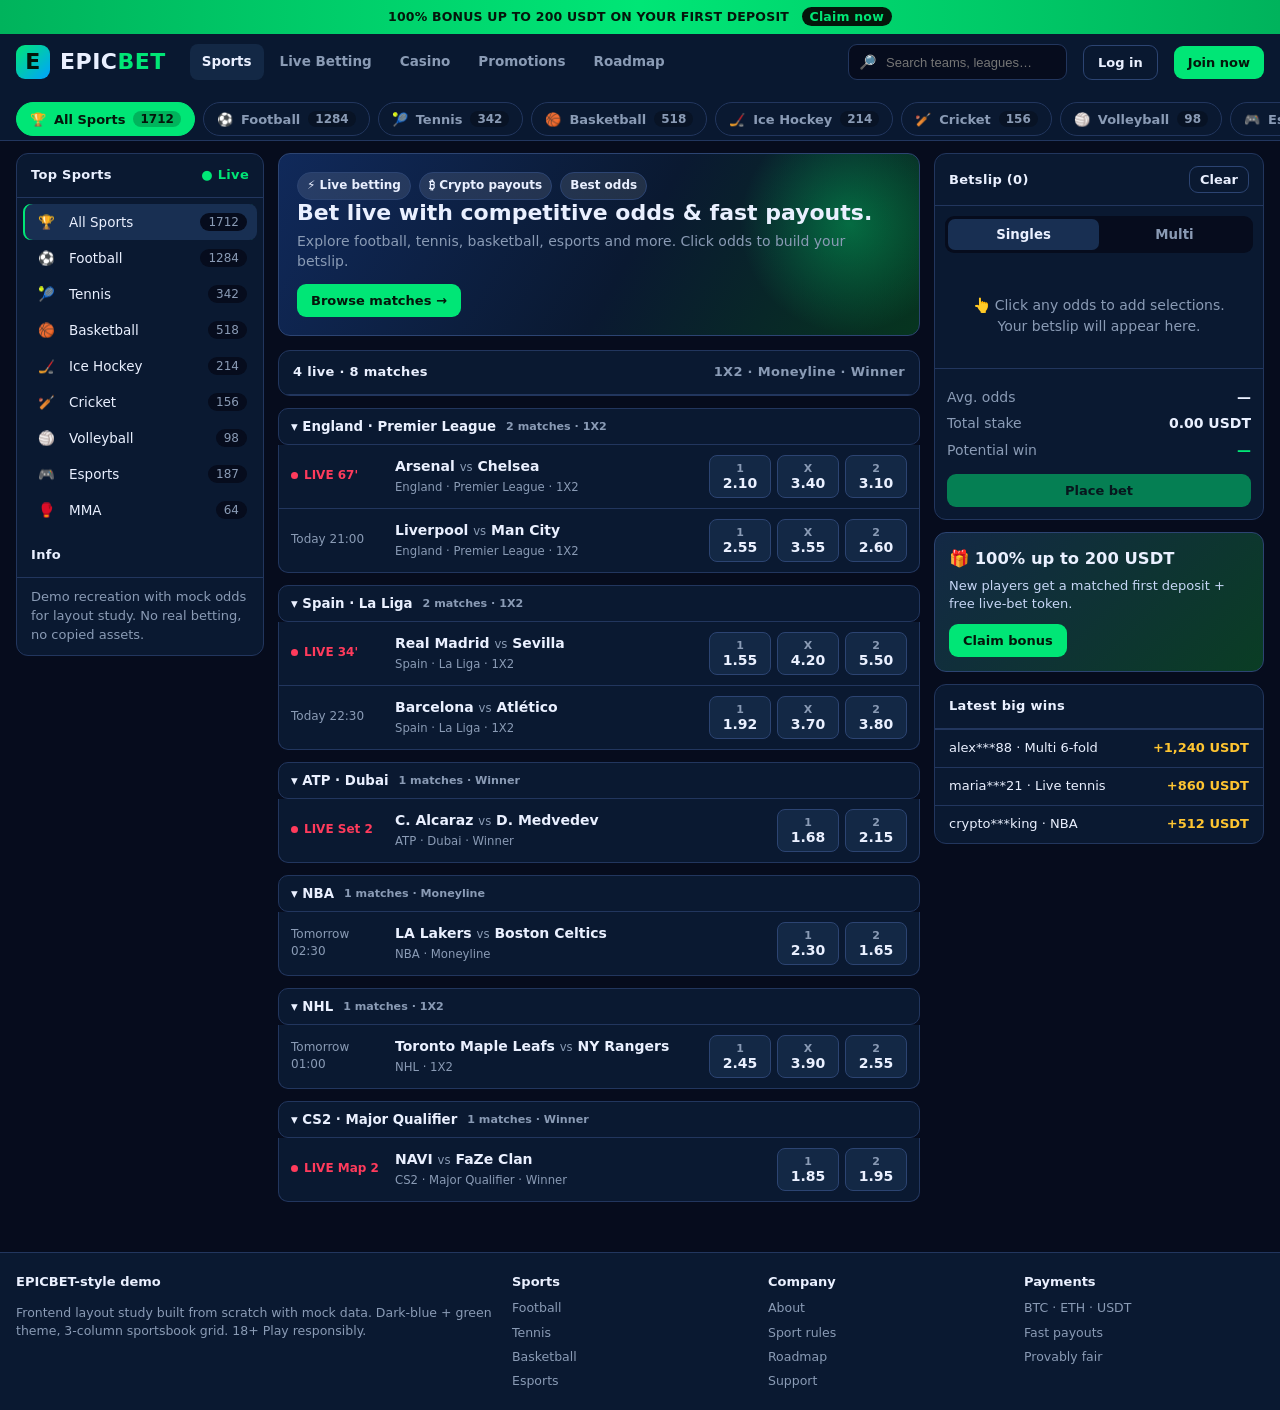
==== index.html @ 4c49d537 "EpicBet-style sportsbook frontend clone (demo with mock data)" ====
<!doctype html>
<html lang="en">
<head>
<meta charset="utf-8"/>
<meta name="viewport" content="width=device-width,initial-scale=1"/>
<title>EpicBet-style Sportsbook — Frontend Clone (Demo)</title>
<link rel="stylesheet" href="./styles.css"/>
</head>
<body>
<div class="promo-bar">100% BONUS UP TO 200 USDT ON YOUR FIRST DEPOSIT <strong>Claim now</strong></div>

<header class="site-header">
  <div class="header-inner">
    <a class="logo" href="#"><span class="logo-mark">E</span><span>EPIC<em>BET</em></span></a>
    <nav class="main-nav" aria-label="primary">
      <a href="#" class="active">Sports</a>
      <a href="#">Live Betting</a>
      <a href="#">Casino</a>
      <a href="#">Promotions</a>
      <a href="#">Roadmap</a>
    </nav>
    <div class="header-spacer"></div>
    <label class="search-box">🔎 <input id="search" placeholder="Search teams, leagues…" aria-label="search matches"/></label>
    <button class="btn btn-ghost">Log in</button>
    <button class="btn btn-primary">Join now</button>
  </div>
  <div class="sports-tabs" id="sportsTabs"></div>
</header>

<main class="page">
  <aside class="panel left-col" aria-label="sports menu">
    <div class="panel-h"><span>Top Sports</span><span style="color:var(--accent)">● Live</span></div>
    <div class="sport-list" id="sportList"></div>
    <div class="panel-h"><span>Info</span></div>
    <div style="padding:10px 14px;color:var(--muted);font-size:13px">
      Demo recreation with mock odds for layout study. No real betting, no copied assets.
    </div>
  </aside>

  <section aria-label="matches">
    <div class="hero">
      <div style="position:relative;z-index:1">
        <div class="hero-badges"><span class="badge">⚡ Live betting</span><span class="badge">₿ Crypto payouts</span><span class="badge">Best odds</span></div>
        <h1>Bet live with competitive odds &amp; fast payouts.</h1>
        <p>Explore football, tennis, basketball, esports and more. Click odds to build your betslip.</p>
        <button class="btn btn-primary" onclick="document.getElementById('matches').scrollIntoView({behavior:'smooth'})">Browse matches →</button>
      </div>
    </div>
    <div class="panel" style="margin-bottom:12px"><div class="panel-h"><span id="liveCount">—</span><span style="color:var(--muted);font-weight:600">1X2 · Moneyline · Winner</span></div></div>
    <div id="matches"></div>
  </section>

  <aside class="betslip-col">
    <div class="panel betslip" aria-label="betslip">
      <div class="panel-h"><span id="slipTitle">Betslip (0)</span><button id="clearBtn" class="btn btn-ghost" style="padding:5px 10px">Clear</button></div>
      <div class="tabs"><button data-mode="single" class="active">Singles</button><button data-mode="multi">Multi</button></div>
      <div class="slip-items" id="slipItems"></div>
      <div class="slip-footer">
        <div class="total-row"><span id="rowOddsLabel">Avg. odds</span><strong id="totalOdds">—</strong></div>
        <div class="total-row"><span>Total stake</span><strong id="totalStake">0.00 USDT</strong></div>
        <div class="total-row"><span>Potential win</span><strong id="potential" style="color:var(--accent)">—</strong></div>
        <button id="placeBtn" class="btn btn-primary" style="width:100%;margin-top:8px" disabled>Place bet</button>
      </div>
    </div>
    <div class="promo-card"><h3>🎁 100% up to 200 USDT</h3><p>New players get a matched first deposit + free live-bet token.</p><button class="btn btn-primary">Claim bonus</button></div>
    <div class="panel winners"><div class="panel-h"><span>Latest big wins</span></div>
      <div class="winner-row"><span>alex***88 · Multi 6-fold</span><b>+1,240 USDT</b></div>
      <div class="winner-row"><span>maria***21 · Live tennis</span><b>+860 USDT</b></div>
      <div class="winner-row"><span>crypto***king · NBA</span><b>+512 USDT</b></div>
    </div>
  </aside>
</main>

<button class="betslip-fab" id="fabCount" onclick="document.querySelector('.betslip-col').style.display='block';document.querySelector('.betslip-col').scrollIntoView()">Betslip</button>

<footer>
  <div class="footer-inner">
    <div><h4>EPICBET-style demo</h4><p>Frontend layout study built from scratch with mock data. Dark-blue + green theme, 3-column sportsbook grid. 18+ Play responsibly.</p></div>
    <div><h4>Sports</h4><ul><li>Football</li><li>Tennis</li><li>Basketball</li><li>Esports</li></ul></div>
    <div><h4>Company</h4><ul><li>About</li><li>Sport rules</li><li>Roadmap</li><li>Support</li></ul></div>
    <div><h4>Payments</h4><ul><li>BTC · ETH · USDT</li><li>Fast payouts</li><li>Provably fair</li></ul></div>
  </div>
</footer>

<script src="./app.js"></script>
</body>
</html>
---- styles.css ----
:root{
  --bg0:#060c1d;
  --bg1:#0a1931;
  --bg2:#0f2242;
  --card:#132845;
  --card2:#182f52;
  --line:#22365e;
  --line2:#2c4472;
  --text:#eaf0ff;
  --muted:#8a9bb5;
  --muted2:#647693;
  --accent:#00e676;
  --accent-d:#00b35c;
  --live:#ff3b5c;
  --gold:#ffc531;
  --radius:12px;
  --font:"Inter",system-ui,-apple-system,"Segoe UI",Roboto,Arial,sans-serif;
}
*{box-sizing:border-box}
html,body{margin:0;padding:0}
body{
  background:var(--bg0);
  color:var(--text);
  font-family:var(--font);
  font-size:14px;
  line-height:1.45;
}
a{color:inherit;text-decoration:none}
button{font-family:inherit;cursor:pointer}
:focus-visible{outline:2px solid var(--accent);outline-offset:2px}

/* promo bar */
.promo-bar{
  background:linear-gradient(90deg,#00b35c,#00e676 50%,#00b35c);
  color:#04160b;
  font-weight:800;
  font-size:12.5px;
  letter-spacing:.2px;
  text-align:center;
  padding:8px 12px;
}
.promo-bar strong{background:#04160b;color:#00e676;padding:2px 8px;border-radius:999px;margin-left:8px}

/* header */
.site-header{
  position:sticky;top:0;z-index:50;
  background:rgba(10,25,49,.96);
  backdrop-filter:blur(10px);
  border-bottom:1px solid var(--line);
}
.header-inner{
  max-width:1440px;margin:0 auto;
  display:flex;align-items:center;gap:16px;
  padding:10px 16px;
}
.logo{display:flex;align-items:center;gap:10px;font-weight:900;font-size:22px;letter-spacing:.5px}
.logo-mark{
  width:34px;height:34px;border-radius:9px;
  background:linear-gradient(135deg,#00e676,#00a2ff);
  display:grid;place-items:center;color:#04160b;font-weight:900;
}
.logo span em{font-style:normal;color:var(--accent)}
.main-nav{display:flex;gap:4px;margin-left:8px}
.main-nav a{
  padding:8px 12px;border-radius:8px;color:var(--muted);
  font-weight:700;font-size:13.5px;white-space:nowrap;
}
.main-nav a.active,.main-nav a:hover{background:var(--card);color:var(--text)}
.header-spacer{flex:1}
.search-box{
  display:flex;align-items:center;gap:8px;
  background:var(--bg0);border:1px solid var(--line);
  border-radius:9px;padding:7px 10px;min-width:200px;
}
.search-box input{background:transparent;border:0;outline:0;color:var(--text);width:100%;font-size:13px}
.btn{border:0;border-radius:9px;padding:9px 14px;font-weight:800;font-size:13px}
.btn-ghost{background:transparent;border:1px solid var(--line2);color:var(--text)}
.btn-primary{background:var(--accent);color:#04160b}
.btn-primary:hover{background:#2bff8f}
.btn:disabled{opacity:.5;cursor:not-allowed}

/* sports tabs */
.sports-tabs{
  max-width:1440px;margin:0 auto;
  display:flex;gap:8px;overflow-x:auto;
  padding:12px 16px 4px;
  scrollbar-width:thin;
}
.sport-tab{
  flex:0 0 auto;display:flex;align-items:center;gap:8px;
  background:var(--bg1);border:1px solid var(--line);
  border-radius:999px;padding:8px 13px;color:var(--muted);
  font-weight:700;font-size:13px;
}
.sport-tab.active{background:var(--accent);border-color:var(--accent);color:#04160b}
.sport-tab .count{background:rgba(0,0,0,.25);border-radius:999px;padding:1px 7px;font-size:12px}
.sport-tab.active .count{background:rgba(0,0,0,.22)}

/* layout */
.page{
  max-width:1440px;margin:0 auto;
  display:grid;grid-template-columns:248px minmax(0,1fr) 330px;
  gap:14px;padding:12px 16px 28px;
  align-items:start;
}
.panel{
  background:var(--bg1);
  border:1px solid var(--line);
  border-radius:var(--radius);
  overflow:hidden;
}
.panel-h{
  padding:12px 14px;border-bottom:1px solid var(--line);
  font-weight:800;font-size:13px;letter-spacing:.3px;
  display:flex;align-items:center;justify-content:space-between;
}
.sport-list{display:flex;flex-direction:column;padding:6px}
.sport-row{
  display:flex;align-items:center;gap:10px;width:100%;
  background:transparent;border:0;color:var(--text);
  padding:9px 10px;border-radius:8px;font-size:13.5px;
  text-align:left;
}
.sport-row:hover{background:var(--card)}
.sport-row.active{background:var(--card2);box-shadow:inset 2px 0 0 var(--accent)}
.sport-row .ico{width:26px;text-align:center}
.sport-row .n{margin-left:auto;color:var(--muted);font-size:12px;background:var(--bg0);padding:2px 8px;border-radius:999px}

/* center */
.hero{
  background:linear-gradient(120deg,#10295a 0%,#0a1931 55%,#06351f 100%);
  border:1px solid var(--line2);
  border-radius:var(--radius);
  padding:18px;display:flex;gap:16px;align-items:center;
  margin-bottom:14px;position:relative;overflow:hidden;
}
.hero::after{
  content:"";position:absolute;right:-40px;top:-40px;width:220px;height:220px;
  background:radial-gradient(circle,rgba(0,230,118,.35),transparent 70%);
}
.hero h1{margin:0 0 6px;font-size:22px;line-height:1.15}
.hero p{margin:0 0 12px;color:var(--muted)}
.hero-badges{display:flex;gap:8px;flex-wrap:wrap}
.badge{font-size:12px;font-weight:700;background:rgba(255,255,255,.1);border:1px solid var(--line2);padding:4px 9px;border-radius:999px}

.league{margin-bottom:12px}
.league-head{
  display:flex;align-items:center;gap:10px;width:100%;
  background:var(--bg1);border:1px solid var(--line);border-radius:10px;
  color:var(--text);padding:10px 12px;font-weight:800;
}
.league-head small{color:var(--muted);font-weight:600}
.match{
  display:grid;grid-template-columns:92px 1fr auto;
  gap:12px;align-items:center;
  background:var(--bg1);border:1px solid var(--line);
  border-top:0;padding:10px 12px;
}
.league .match:last-child{border-radius:0 0 10px 10px}
.match-time{color:var(--muted);font-size:12px}
.match-time.live{color:var(--live);font-weight:800}
.live-dot{display:inline-block;width:7px;height:7px;border-radius:50%;background:var(--live);margin-right:6px}
@media (prefers-reduced-motion:no-preference){
  .live-dot{animation:pulse 1.4s infinite}
  @keyframes pulse{0%,100%{opacity:1}50%{opacity:.35}}
}
.match-teams{font-weight:600}
.match-teams div{white-space:nowrap;overflow:hidden;text-overflow:ellipsis}
.match-teams small{color:var(--muted);font-weight:500}
.odds{display:flex;gap:6px}
.odd{
  min-width:62px;background:var(--card);border:1px solid var(--line2);
  border-radius:8px;color:var(--text);padding:6px 8px;text-align:center;
}
.odd small{display:block;color:var(--muted);font-size:11px;font-weight:700}
.odd strong{font-variant-numeric:tabular-nums;font-size:14px}
.odd:hover{border-color:var(--accent)}
.odd.selected{background:var(--accent);border-color:var(--accent);color:#04160b}
.odd.selected small{color:#06351f}

/* betslip */
.betslip{position:sticky;top:78px}
.tabs{display:flex;background:var(--bg0);margin:10px;border-radius:9px;padding:3px}
.tabs button{flex:1;border:0;background:transparent;color:var(--muted);font-weight:800;padding:8px;border-radius:7px}
.tabs button.active{background:var(--card2);color:var(--text)}
.slip-empty{padding:22px;text-align:center;color:var(--muted)}
.slip-items{display:flex;flex-direction:column;gap:8px;padding:10px 12px;max-height:380px;overflow:auto}
.slip-item{background:var(--card);border:1px solid var(--line2);border-radius:10px;padding:9px 10px}
.slip-item .top{display:flex;justify-content:space-between;gap:8px;font-size:12.5px}
.slip-item .pick{color:var(--accent);font-weight:800}
.slip-item button.rm{background:transparent;border:0;color:var(--muted);font-size:15px}
.stake-row{display:flex;gap:8px;align-items:center;margin-top:8px}
.stake-row input{
  width:100%;background:var(--bg0);border:1px solid var(--line2);
  border-radius:8px;color:var(--text);padding:7px 9px;
}
.slip-footer{padding:12px;border-top:1px solid var(--line)}
.total-row{display:flex;justify-content:space-between;margin:6px 0;color:var(--muted)}
.total-row strong{color:var(--text);font-variant-numeric:tabular-nums}
.promo-card{
  margin-top:12px;background:linear-gradient(135deg,#132845,#0a3d24);
  border:1px solid var(--line2);border-radius:var(--radius);padding:14px;
}
.promo-card h3{margin:0 0 6px}
.promo-card p{margin:0 0 10px;color:#c6d6f5;font-size:13px}
.winners{margin-top:12px}
.winner-row{display:flex;justify-content:space-between;padding:9px 14px;border-top:1px solid var(--line);font-size:13px}
.winner-row b{color:var(--gold)}

/* footer */
footer{border-top:1px solid var(--line);background:var(--bg1);margin-top:10px}
.footer-inner{max-width:1440px;margin:0 auto;padding:20px 16px;color:var(--muted);font-size:12.5px;
  display:grid;grid-template-columns:2fr 1fr 1fr 1fr;gap:16px}
footer h4{color:var(--text);margin:0 0 8px;font-size:13px}
footer ul{list-style:none;margin:0;padding:0;display:grid;gap:6px}

@media (max-width:1100px){
  .page{grid-template-columns:220px minmax(0,1fr)}
  .betslip-col{display:none}
  .betslip-fab{
    position:fixed;right:14px;bottom:14px;z-index:60;
    background:var(--accent);color:#04160b;border:0;border-radius:999px;
    padding:13px 18px;font-weight:900;box-shadow:0 8px 28px rgba(0,0,0,.4);
  }
}
@media (min-width:1101px){.betslip-fab{display:none}}
@media (max-width:760px){
  .page{grid-template-columns:1fr}
  .left-col{display:none}
  .main-nav{display:none}
  .search-box{min-width:0;flex:1}
  .match{grid-template-columns:1fr;gap:8px}
  .odds{width:100%}
  .odd{flex:1}
  .footer-inner{grid-template-columns:1fr 1fr}
}
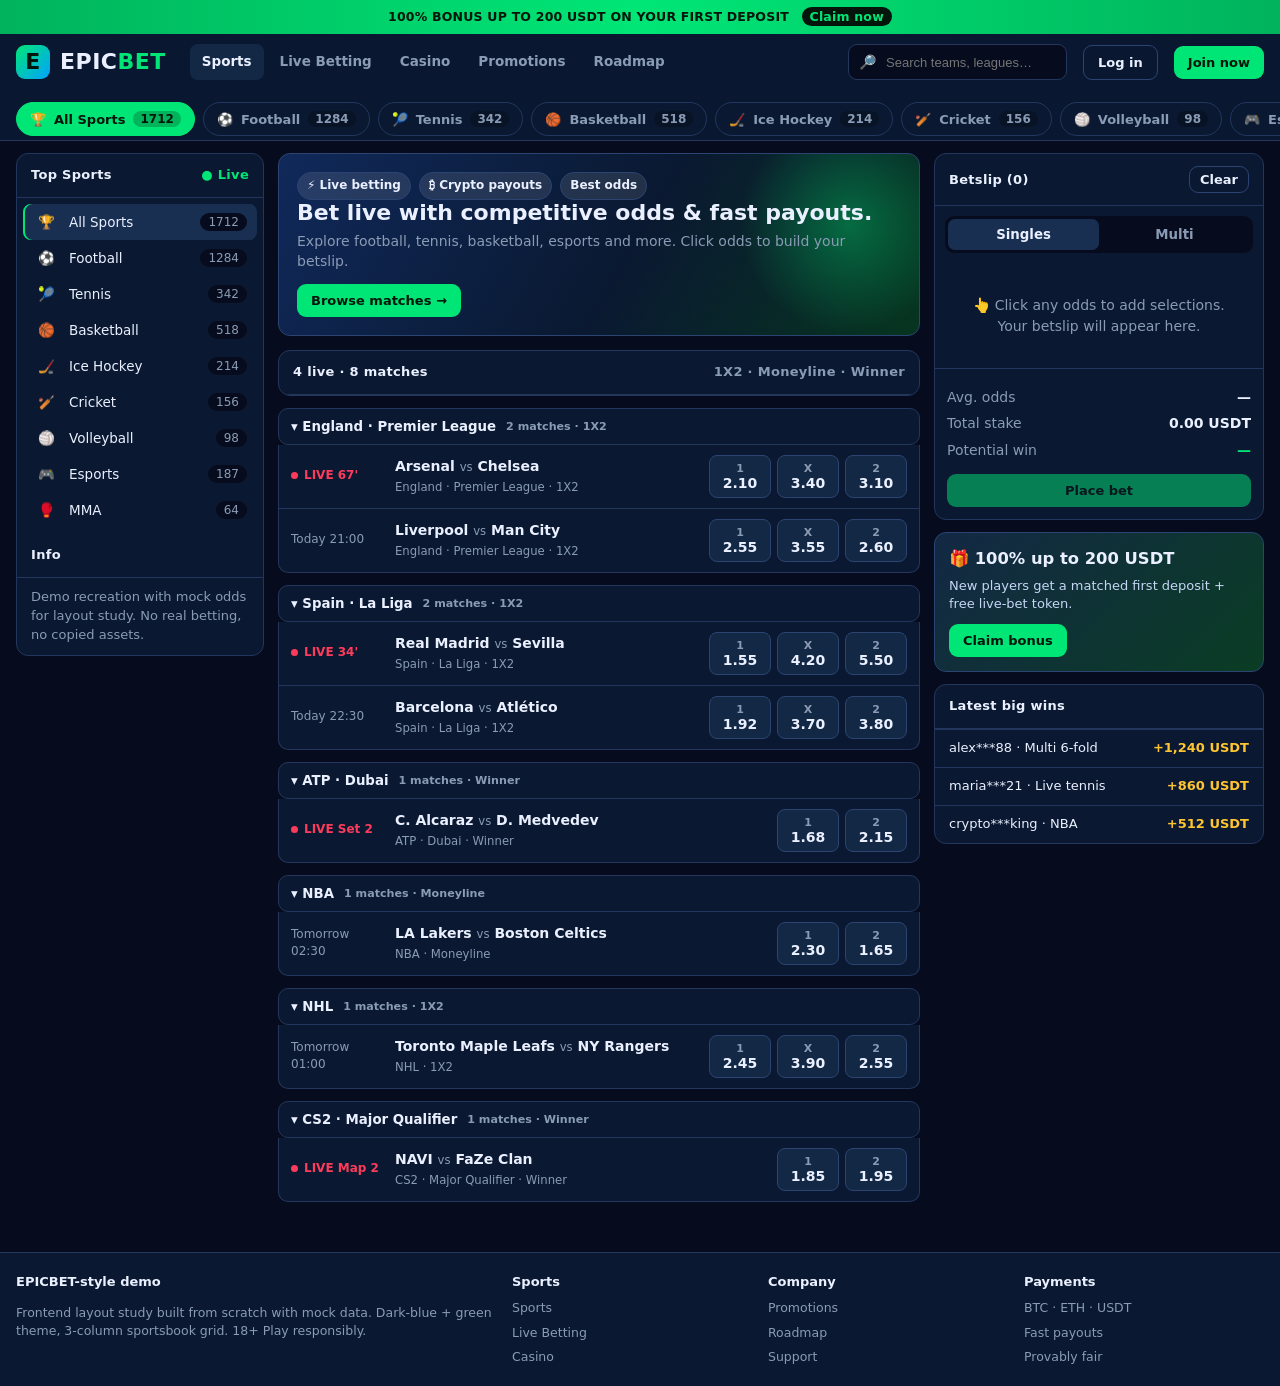
==== commit aa34ca14: "Add live, casino, promotions, roadmap pages; wire nav" ====
--- a/index.html
+++ b/index.html
@@ -13,11 +13,11 @@
   <div class="header-inner">
     <a class="logo" href="#"><span class="logo-mark">E</span><span>EPIC<em>BET</em></span></a>
     <nav class="main-nav" aria-label="primary">
-      <a href="#" class="active">Sports</a>
-      <a href="#">Live Betting</a>
-      <a href="#">Casino</a>
-      <a href="#">Promotions</a>
-      <a href="#">Roadmap</a>
+      <a href="./index.html" class="active">Sports</a>
+      <a href="./live.html">Live Betting</a>
+      <a href="./casino.html">Casino</a>
+      <a href="./promotions.html">Promotions</a>
+      <a href="./roadmap.html">Roadmap</a>
     </nav>
     <div class="header-spacer"></div>
     <label class="search-box">🔎 <input id="search" placeholder="Search teams, leagues…" aria-label="search matches"/></label>
@@ -76,8 +76,8 @@
 <footer>
   <div class="footer-inner">
     <div><h4>EPICBET-style demo</h4><p>Frontend layout study built from scratch with mock data. Dark-blue + green theme, 3-column sportsbook grid. 18+ Play responsibly.</p></div>
-    <div><h4>Sports</h4><ul><li>Football</li><li>Tennis</li><li>Basketball</li><li>Esports</li></ul></div>
-    <div><h4>Company</h4><ul><li>About</li><li>Sport rules</li><li>Roadmap</li><li>Support</li></ul></div>
+    <div><h4>Sports</h4><ul><li><a href="./index.html">Sports</a></li><li><a href="./live.html">Live Betting</a></li><li><a href="./casino.html">Casino</a></li></ul></div>
+    <div><h4>Company</h4><ul><li><a href="./promotions.html">Promotions</a></li><li><a href="./roadmap.html">Roadmap</a></li><li>Support</li></ul></div>
     <div><h4>Payments</h4><ul><li>BTC · ETH · USDT</li><li>Fast payouts</li><li>Provably fair</li></ul></div>
   </div>
 </footer>
--- a/styles.css
+++ b/styles.css
@@ -234,3 +234,59 @@
   .odd{flex:1}
   .footer-inner{grid-template-columns:1fr 1fr}
 }
+
+/* ---- sub pages ---- */
+.page-single{grid-template-columns:minmax(0,1fr);max-width:1100px}
+.sub-hero{
+  background:linear-gradient(120deg,#10295a,#0a1931 60%,#3d0a1e);
+  border:1px solid var(--line2);border-radius:var(--radius);
+  padding:20px;margin-bottom:14px;
+}
+.sub-hero h1{margin:0 0 6px;font-size:24px}
+.sub-hero p{margin:0;color:var(--muted);max-width:70ch}
+.chips{display:flex;gap:8px;flex-wrap:wrap;margin:0 0 12px}
+.chip{
+  background:var(--bg1);border:1px solid var(--line2);color:var(--muted);
+  border-radius:999px;padding:7px 13px;font-weight:700;font-size:13px;
+}
+.chip.active{background:var(--accent);border-color:var(--accent);color:#04160b}
+.live-card{
+  background:var(--bg1);border:1px solid var(--line);border-radius:10px;
+  padding:12px;margin-bottom:10px;
+}
+.live-card .lc-top{display:flex;justify-content:space-between;align-items:center;color:var(--muted);font-size:12px;margin-bottom:8px}
+.live-score{font-size:26px;font-weight:900;font-variant-numeric:tabular-nums;letter-spacing:1px}
+.live-score .sep{color:var(--muted);margin:0 6px;font-weight:400}
+.live-teams{display:flex;justify-content:space-between;align-items:center;gap:12px;flex-wrap:wrap}
+.live-teams .t{font-weight:700}
+.live-bar{
+  position:sticky;bottom:12px;margin-top:12px;
+  background:var(--card2);border:1px solid var(--accent);border-radius:12px;
+  padding:12px 14px;display:flex;align-items:center;gap:12px;flex-wrap:wrap;
+}
+.game-grid{display:grid;grid-template-columns:repeat(auto-fill,minmax(168px,1fr));gap:12px}
+.game-card{background:var(--bg1);border:1px solid var(--line);border-radius:12px;overflow:hidden;transition:transform .15s}
+.game-card:hover{transform:translateY(-3px);border-color:var(--line2)}
+.game-thumb{height:108px;display:grid;place-items:center;font-size:46px}
+.game-body{padding:10px 12px}
+.game-body h3{margin:0 0 2px;font-size:14px}
+.game-body small{color:var(--muted)}
+.game-meta{display:flex;justify-content:space-between;align-items:center;margin-top:8px}
+.rtp{font-size:11px;font-weight:800;background:var(--bg0);border:1px solid var(--line2);border-radius:6px;padding:2px 7px;color:var(--accent)}
+.promo-grid{display:grid;grid-template-columns:repeat(auto-fill,minmax(300px,1fr));gap:14px}
+.promo-lg{background:var(--bg1);border:1px solid var(--line);border-radius:var(--radius);padding:18px;position:relative;overflow:hidden}
+.promo-lg.featured{border-color:var(--accent);background:linear-gradient(135deg,#132845,#06351f)}
+.promo-lg h2{margin:0 0 6px;font-size:19px}
+.promo-lg p{color:var(--muted);margin:0 0 12px}
+.promo-lg .terms{font-size:11.5px;color:var(--muted2);margin-top:10px}
+.timeline{display:flex;flex-direction:column;gap:12px}
+.tl-group{background:var(--bg1);border:1px solid var(--line);border-radius:var(--radius);padding:16px}
+.tl-group h2{margin:0 0 10px;font-size:16px;display:flex;align-items:center;gap:8px}
+.tl-item{display:flex;gap:10px;align-items:flex-start;padding:9px 0;border-top:1px solid var(--line)}
+.tl-item:first-of-type{border-top:0}
+.status{flex:0 0 auto;font-size:11px;font-weight:800;border-radius:999px;padding:3px 10px;margin-top:2px}
+.status.done{background:rgba(0,230,118,.15);color:var(--accent);border:1px solid var(--accent)}
+.status.work{background:rgba(255,197,49,.12);color:var(--gold);border:1px solid var(--gold)}
+.status.next{background:rgba(138,155,181,.12);color:var(--muted);border:1px solid var(--line2)}
+.progress{height:6px;background:var(--bg0);border-radius:999px;margin-top:6px;overflow:hidden}
+.progress i{display:block;height:100%;background:var(--accent);border-radius:999px}
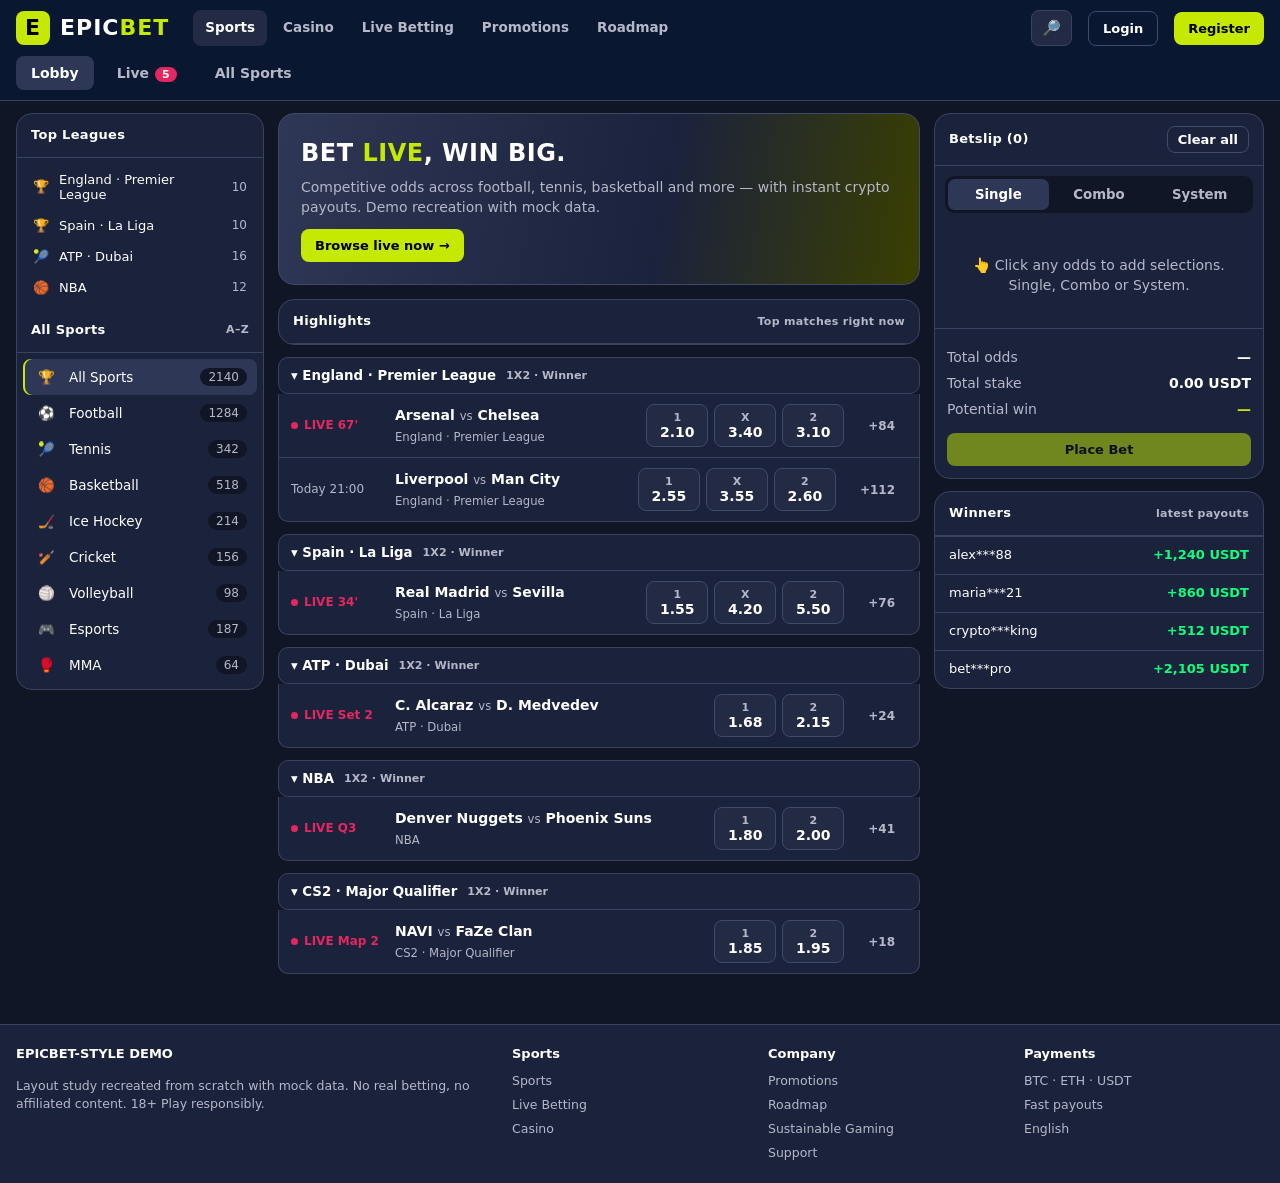
==== commit 06fa60a2: "Match exact Epicbet theme: lime tokens, Poppins, Lobby/Live/All Sports, Single/Combo/System, winners" ====
--- a/index.html
+++ b/index.html
@@ -3,82 +3,105 @@
 <head>
 <meta charset="utf-8"/>
 <meta name="viewport" content="width=device-width,initial-scale=1"/>
-<title>EpicBet-style Sportsbook — Frontend Clone (Demo)</title>
+<title>Epicbet-style Sportsbook — Sports (Demo Recreation)</title>
+<meta name="description" content="Demo recreation of a sportsbook sports page layout for study purposes. Mock data, no real betting."/>
+<meta name="theme-color" content="#111627"/>
 <link rel="stylesheet" href="./styles.css"/>
 </head>
 <body>
-<div class="promo-bar">100% BONUS UP TO 200 USDT ON YOUR FIRST DEPOSIT <strong>Claim now</strong></div>
 
 <header class="site-header">
   <div class="header-inner">
-    <a class="logo" href="#"><span class="logo-mark">E</span><span>EPIC<em>BET</em></span></a>
-    <nav class="main-nav" aria-label="primary">
+    <a class="logo" href="./index.html" aria-label="home"><span class="logo-mark">E</span><span>EPIC<em>BET</em></span></a>
+    <nav class="main-nav" aria-label="products">
       <a href="./index.html" class="active">Sports</a>
+      <a href="./casino.html">Casino</a>
       <a href="./live.html">Live Betting</a>
-      <a href="./casino.html">Casino</a>
       <a href="./promotions.html">Promotions</a>
       <a href="./roadmap.html">Roadmap</a>
     </nav>
     <div class="header-spacer"></div>
-    <label class="search-box">🔎 <input id="search" placeholder="Search teams, leagues…" aria-label="search matches"/></label>
-    <button class="btn btn-ghost">Log in</button>
-    <button class="btn btn-primary">Join now</button>
+    <button class="icon-btn" id="searchBtn" aria-label="search">🔎</button>
+    <button class="btn btn-ghost" data-auth="login">Login</button>
+    <button class="btn btn-primary" data-auth="register">Register</button>
   </div>
-  <div class="sports-tabs" id="sportsTabs"></div>
+  <div class="catbar" role="tablist" aria-label="sports categories">
+    <button class="cat-tab active" data-view="lobby" role="tab">Lobby</button>
+    <button class="cat-tab" data-view="live" role="tab">Live<span class="pill" id="livePill">0</span></button>
+    <button class="cat-tab" data-view="all" role="tab">All Sports</button>
+    <div class="cat-spacer"></div>
+    <label class="search-inline" id="searchWrap" hidden>🔎 <input id="search" placeholder="Search matches…" aria-label="search matches"/></label>
+  </div>
 </header>
 
 <main class="page">
-  <aside class="panel left-col" aria-label="sports menu">
-    <div class="panel-h"><span>Top Sports</span><span style="color:var(--accent)">● Live</span></div>
+  <aside class="panel left-col" aria-label="sports sidebar">
+    <div class="panel-h"><span>Top Leagues</span></div>
+    <div style="padding:6px" id="topLeagues"></div>
+    <div class="panel-h"><span>All Sports</span><span class="winners-sub">A–Z</span></div>
     <div class="sport-list" id="sportList"></div>
-    <div class="panel-h"><span>Info</span></div>
-    <div style="padding:10px 14px;color:var(--muted);font-size:13px">
-      Demo recreation with mock odds for layout study. No real betting, no copied assets.
-    </div>
   </aside>
 
   <section aria-label="matches">
-    <div class="hero">
-      <div style="position:relative;z-index:1">
-        <div class="hero-badges"><span class="badge">⚡ Live betting</span><span class="badge">₿ Crypto payouts</span><span class="badge">Best odds</span></div>
-        <h1>Bet live with competitive odds &amp; fast payouts.</h1>
-        <p>Explore football, tennis, basketball, esports and more. Click odds to build your betslip.</p>
-        <button class="btn btn-primary" onclick="document.getElementById('matches').scrollIntoView({behavior:'smooth'})">Browse matches →</button>
-      </div>
+    <div id="lobbyHero" class="lobby-hero">
+      <h1>BET <em>LIVE</em>, WIN BIG.</h1>
+      <p>Competitive odds across football, tennis, basketball and more — with instant crypto payouts. Demo recreation with mock data.</p>
+      <button class="btn btn-primary" id="heroCta">Browse live now →</button>
     </div>
-    <div class="panel" style="margin-bottom:12px"><div class="panel-h"><span id="liveCount">—</span><span style="color:var(--muted);font-weight:600">1X2 · Moneyline · Winner</span></div></div>
+    <div class="panel" style="margin-bottom:12px"><div class="panel-h"><span id="viewTitle">Highlights</span><span class="winners-sub" id="viewSub">Top matches right now</span></div></div>
     <div id="matches"></div>
   </section>
 
   <aside class="betslip-col">
     <div class="panel betslip" aria-label="betslip">
-      <div class="panel-h"><span id="slipTitle">Betslip (0)</span><button id="clearBtn" class="btn btn-ghost" style="padding:5px 10px">Clear</button></div>
-      <div class="tabs"><button data-mode="single" class="active">Singles</button><button data-mode="multi">Multi</button></div>
+      <div class="panel-h"><span id="slipTitle">Betslip (0)</span><button id="clearBtn" class="btn btn-ghost" style="padding:5px 10px">Clear all</button></div>
+      <div class="tabs">
+        <button data-mode="single" class="active">Single</button><button data-mode="combo">Combo</button><button data-mode="system">System</button>
+      </div>
       <div class="slip-items" id="slipItems"></div>
       <div class="slip-footer">
-        <div class="total-row"><span id="rowOddsLabel">Avg. odds</span><strong id="totalOdds">—</strong></div>
+        <div class="total-row"><span>Total odds</span><strong id="totalOdds">—</strong></div>
         <div class="total-row"><span>Total stake</span><strong id="totalStake">0.00 USDT</strong></div>
         <div class="total-row"><span>Potential win</span><strong id="potential" style="color:var(--accent)">—</strong></div>
-        <button id="placeBtn" class="btn btn-primary" style="width:100%;margin-top:8px" disabled>Place bet</button>
+        <button id="placeBtn" class="btn btn-primary" style="width:100%;margin-top:8px" disabled>Place Bet</button>
       </div>
     </div>
-    <div class="promo-card"><h3>🎁 100% up to 200 USDT</h3><p>New players get a matched first deposit + free live-bet token.</p><button class="btn btn-primary">Claim bonus</button></div>
-    <div class="panel winners"><div class="panel-h"><span>Latest big wins</span></div>
-      <div class="winner-row"><span>alex***88 · Multi 6-fold</span><b>+1,240 USDT</b></div>
-      <div class="winner-row"><span>maria***21 · Live tennis</span><b>+860 USDT</b></div>
-      <div class="winner-row"><span>crypto***king · NBA</span><b>+512 USDT</b></div>
+    <div class="panel winners" aria-label="winners">
+      <div class="panel-h winners-head"><span>Winners</span><span class="winners-sub">latest payouts</span></div>
+      <div id="winnersFeed"></div>
     </div>
   </aside>
 </main>
 
-<button class="betslip-fab" id="fabCount" onclick="document.querySelector('.betslip-col').style.display='block';document.querySelector('.betslip-col').scrollIntoView()">Betslip</button>
+<div class="dock" aria-label="mobile navigation">
+  <nav>
+    <a href="./index.html" class="active">🏆<span>Sports</span></a>
+    <a href="./live.html">🔴<span>Live</span></a>
+    <a href="./index.html" id="dockSlip">🧾<span>Betslip</span><span class="dbadge" id="dockBadge" hidden>0</span></a>
+    <a href="./casino.html">🎰<span>Casino</span></a>
+    <a href="./promotions.html">🎁<span>Bonus</span></a>
+  </nav>
+</div>
+
+<div class="modal-back" id="authModal" role="dialog" aria-modal="true" aria-labelledby="authTitle">
+  <div class="modal">
+    <h2 id="authTitle">Login</h2>
+    <p>Demo only — no account is created and nothing is sent anywhere.</p>
+    <label>Email<input type="email" placeholder="you@example.com"/></label>
+    <label>Password<input type="password" placeholder="••••••••"/></label>
+    <div class="row">
+      <button class="btn btn-ghost" id="authCancel">Cancel</button>
+      <button class="btn btn-primary" id="authGo">Continue</button>
+    </div>
+  </div>
+</div>
 
 <footer>
   <div class="footer-inner">
-    <div><h4>EPICBET-style demo</h4><p>Frontend layout study built from scratch with mock data. Dark-blue + green theme, 3-column sportsbook grid. 18+ Play responsibly.</p></div>
+    <div><h4>EPICBET-STYLE DEMO</h4><p>Layout study recreated from scratch with mock data. No real betting, no affiliated content. 18+ Play responsibly.</p></div>
     <div><h4>Sports</h4><ul><li><a href="./index.html">Sports</a></li><li><a href="./live.html">Live Betting</a></li><li><a href="./casino.html">Casino</a></li></ul></div>
-    <div><h4>Company</h4><ul><li><a href="./promotions.html">Promotions</a></li><li><a href="./roadmap.html">Roadmap</a></li><li>Support</li></ul></div>
-    <div><h4>Payments</h4><ul><li>BTC · ETH · USDT</li><li>Fast payouts</li><li>Provably fair</li></ul></div>
+    <div><h4>Company</h4><ul><li><a href="./promotions.html">Promotions</a></li><li><a href="./roadmap.html">Roadmap</a></li><li>Sustainable Gaming</li><li>Support</li></ul></div>
+    <div><h4>Payments</h4><ul><li>BTC · ETH · USDT</li><li>Fast payouts</li><li>English</li></ul></div>
   </div>
 </footer>
 
--- a/styles.css
+++ b/styles.css
@@ -1,20 +1,26 @@
 :root{
-  --bg0:#060c1d;
-  --bg1:#0a1931;
-  --bg2:#0f2242;
-  --card:#132845;
-  --card2:#182f52;
-  --line:#22365e;
-  --line2:#2c4472;
-  --text:#eaf0ff;
-  --muted:#8a9bb5;
-  --muted2:#647693;
-  --accent:#00e676;
-  --accent-d:#00b35c;
-  --live:#ff3b5c;
-  --gold:#ffc531;
-  --radius:12px;
-  --font:"Inter",system-ui,-apple-system,"Segoe UI",Roboto,Arial,sans-serif;
+  --bg0:#111627;
+  --bg1:#1B223C;
+  --bg2:#232A43;
+  --card:#232A43;
+  --card2:#2F3756;
+  --elev:#252C46;
+  --line:#394360;
+  --line2:#3f4a69;
+  --text:#FFFFFF;
+  --content:#DBDCE4;
+  --muted:#B6B8C8;
+  --muted2:#9AA0B8;
+  --accent:#C5E900;
+  --accent-d:#AFC800;
+  --accent-l:#E7FF75;
+  --live:#E42760;
+  --green:#0EFF7B;
+  --gold:#F4C870;
+  --info:#7B5FFF;
+  --radius:16px;
+  --font:"Poppins",system-ui,-apple-system,"Segoe UI",Roboto,Arial,sans-serif;
+  --num:"Magistral","Poppins",system-ui,-apple-system,"Segoe UI",sans-serif;
 }
 *{box-sizing:border-box}
 html,body{margin:0;padding:0}
@@ -151,11 +157,12 @@
 }
 .league-head small{color:var(--muted);font-weight:600}
 .match{
-  display:grid;grid-template-columns:92px 1fr auto;
+  display:grid;grid-template-columns:92px 1fr auto auto;
   gap:12px;align-items:center;
   background:var(--bg1);border:1px solid var(--line);
   border-top:0;padding:10px 12px;
 }
+.search-inline[hidden]{display:none}
 .league .match:last-child{border-radius:0 0 10px 10px}
 .match-time{color:var(--muted);font-size:12px}
 .match-time.live{color:var(--live);font-weight:800}
@@ -290,3 +297,90 @@
 .status.next{background:rgba(138,155,181,.12);color:var(--muted);border:1px solid var(--line2)}
 .progress{height:6px;background:var(--bg0);border-radius:999px;margin-top:6px;overflow:hidden}
 .progress i{display:block;height:100%;background:var(--accent);border-radius:999px}
+
+/* ---- exact-theme overrides + new components ---- */
+body{font-size:14px}
+.logo{font-family:var(--num);font-weight:800;letter-spacing:1px}
+.logo-mark{background:var(--accent);color:#000;border-radius:8px}
+.promo-bar{background:var(--accent);color:#000}
+.promo-bar strong{background:#000;color:var(--accent)}
+.btn{border-radius:8px}
+.btn-primary{background:var(--accent);color:#000}
+.btn-primary:hover{background:var(--accent-l)}
+.odd strong,.live-score,.total-row strong{font-family:var(--num);font-weight:700}
+.odd.selected{color:#000}
+.odd.selected small{color:#1a2000}
+.sport-tab.active,.chip.active{color:#000}
+.hero{background:linear-gradient(120deg,#232A43 0%,#1B223C 55%,#2a2f00 100%)}
+.hero::after{background:radial-gradient(circle,rgba(197,233,0,.28),transparent 70%)}
+.promo-card{background:linear-gradient(135deg,#232A43,#2a2f00)}
+.live-dot{background:var(--live)}
+.match-time.live{color:var(--live)}
+.winner-row b{color:var(--green)}
+
+/* category tabs: Lobby / Live / All Sports */
+.catbar{
+  max-width:1440px;margin:0 auto;padding:0 16px 10px;
+  display:flex;align-items:center;gap:8px;
+}
+.cat-tab{
+  background:transparent;border:1px solid transparent;color:var(--muted);
+  font-weight:600;font-size:14px;padding:8px 14px;border-radius:8px;
+}
+.cat-tab:hover{color:var(--text)}
+.cat-tab.active{background:var(--card2);color:var(--text)}
+.cat-tab .pill{background:var(--live);color:#fff;font-size:11px;font-weight:700;border-radius:999px;padding:1px 7px;margin-left:6px}
+.cat-spacer{flex:1}
+.search-inline{display:flex;align-items:center;gap:8px;background:var(--bg0);border:1px solid var(--line);border-radius:8px;padding:7px 10px;min-width:220px}
+.search-inline input{background:transparent;border:0;outline:0;color:var(--text);width:100%;font-size:13px}
+.icon-btn{background:var(--card);border:1px solid var(--line);color:var(--text);border-radius:8px;padding:8px 10px;font-size:15px}
+
+/* sidebar sections */
+.side-sec{padding:10px 6px 4px;font-size:11px;font-weight:700;letter-spacing:.6px;color:var(--muted);text-transform:uppercase}
+.tl-row{display:flex;align-items:center;gap:10px;width:100%;background:transparent;border:0;color:var(--text);padding:8px 10px;border-radius:8px;font-size:13px;text-align:left}
+.tl-row:hover{background:var(--card)}
+.tl-row .n{margin-left:auto;color:var(--muted);font-size:12px}
+
+/* lobby hero */
+.lobby-hero{
+  background:linear-gradient(100deg,#2F3756,#1B223C 60%,#3a3f00);
+  border:1px solid var(--line2);border-radius:var(--radius);
+  padding:22px;margin-bottom:14px;position:relative;overflow:hidden;
+}
+.lobby-hero h1{margin:0 0 6px;font-size:24px;font-family:var(--num);letter-spacing:.5px}
+.lobby-hero h1 em{font-style:normal;color:var(--accent)}
+.lobby-hero p{margin:0 0 12px;color:var(--muted)}
+.more-link{background:none;border:0;color:var(--muted);font-size:12px;font-weight:600;padding:6px 12px}
+.more-link:hover{color:var(--accent)}
+
+/* winners feed */
+.winners-head{display:flex;align-items:center;justify-content:space-between}
+.winners-sub{font-size:11px;color:var(--muted)}
+
+/* mobile dock */
+.dock{
+  display:none;position:fixed;left:0;right:0;bottom:0;z-index:60;
+  background:rgba(27,34,60,.98);border-top:1px solid var(--line);
+  padding:6px 4px calc(6px + env(safe-area-inset-bottom));
+}
+.dock nav{display:grid;grid-template-columns:repeat(5,1fr);gap:2px}
+.dock a{display:flex;flex-direction:column;align-items:center;gap:2px;color:var(--muted);font-size:10.5px;font-weight:600;padding:6px 2px;border-radius:8px;position:relative}
+.dock a.active{color:var(--accent)}
+.dock .dbadge{position:absolute;top:0;right:calc(50% - 20px);background:var(--accent);color:#000;font-size:10px;font-weight:800;border-radius:999px;padding:0 6px}
+
+/* auth modal */
+.modal-back{position:fixed;inset:0;background:rgba(17,22,39,.8);display:none;place-items:center;z-index:100;padding:16px}
+.modal-back.open{display:grid}
+.modal{background:var(--bg1);border:1px solid var(--line2);border-radius:var(--radius);padding:24px;width:min(400px,100%)}
+.modal h2{margin:0 0 4px;font-family:var(--num)}
+.modal p{color:var(--muted);font-size:13px;margin:0 0 14px}
+.modal label{display:block;font-size:12px;color:var(--muted);margin:10px 0 4px}
+.modal input{width:100%;background:var(--bg0);border:1px solid var(--line2);border-radius:8px;color:var(--text);padding:10px}
+.modal .row{display:flex;gap:10px;margin-top:16px}
+.modal .row .btn{flex:1;padding:11px}
+
+@media (max-width:1100px){
+  .dock{display:block}
+  body{padding-bottom:64px}
+  .betslip-fab{display:none !important}
+}
